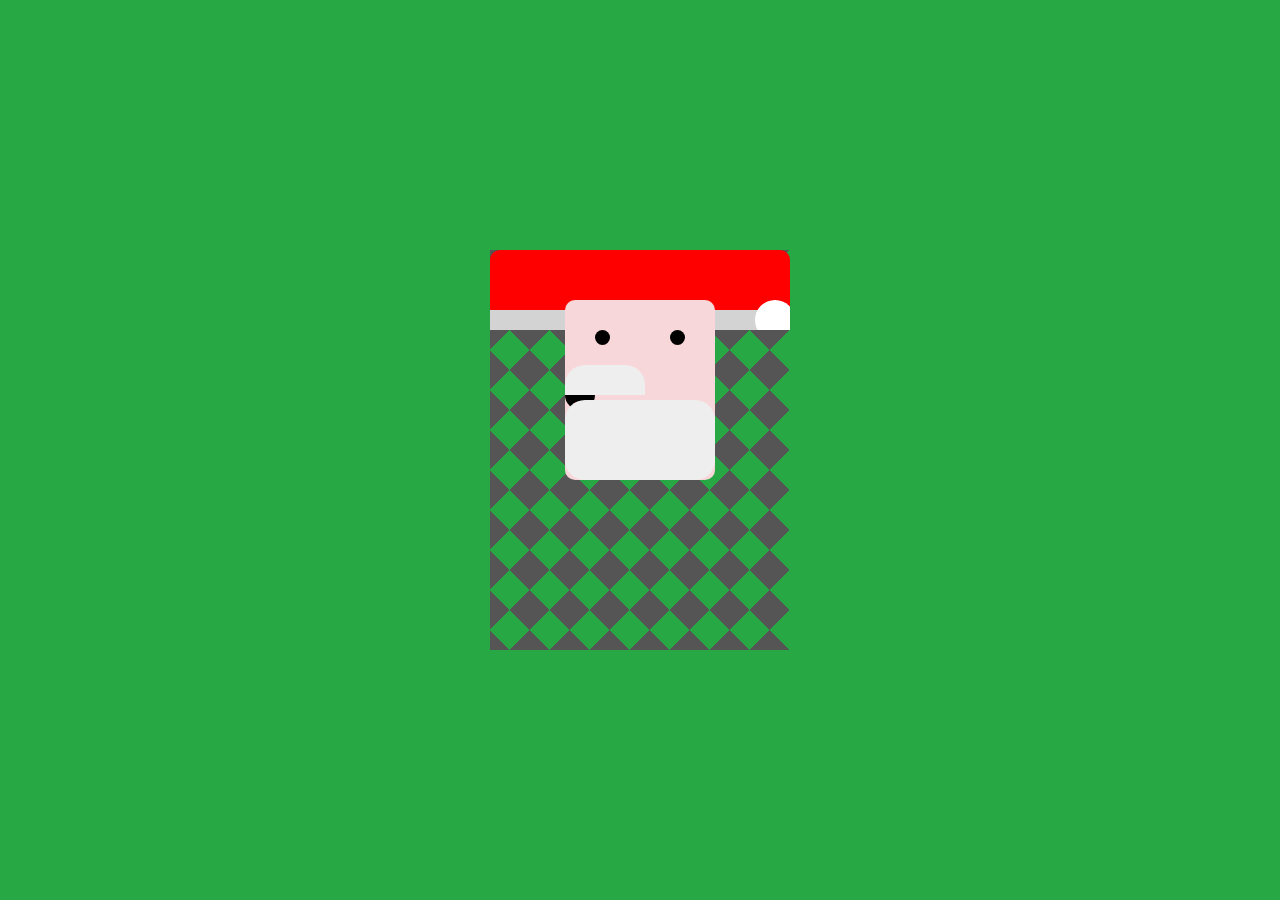
==== Day 10 - Christmas Flag in CSS/index.html @ fe9df593 "day 10" ====
<!DOCTYPE html>
<html lang="en">
<head>
    <meta charset="UTF-8">
    <meta name="viewport" content="width=device-width, initial-scale=1.0">
    <title>Santa Flag</title>
    <style>
        body {
            background-color: #28a745; /* Green background */
            display: flex;
            justify-content: center;
            align-items: center;
            min-height: 100vh;
            margin: 0;
        }

        .flag {
            width: 300px;
            height: 400px;
            background: linear-gradient(45deg, #555 25%, transparent 25%, transparent 75%, #555 75%),
                        linear-gradient(135deg, #555 25%, transparent 25%, transparent 75%, #555 75%);
            background-size: 40px 40px; /* Adjust for stripe size */
            display: flex;
            flex-direction: column;
            align-items: center;
            position: relative; /* For absolute positioning of face elements */
        }

        .face {
            background-color: #f8d7da; /* Skin color */
            width: 150px;
            height: 180px;
            border-radius: 10px;
            margin-top: 50px;
            position: relative;
            overflow: hidden; /* Hide beard overflow */
        }

        .eyes {
          display: flex;
          justify-content: space-around;
          margin-top: 30px;
        }

        .eye {
            width: 15px;
            height: 15px;
            background-color: black;
            border-radius: 50%;
        }

        .mustache {
            background-color: #eee;
            width: 80px;
            height: 30px;
            border-radius: 20px 20px 0 0;
            margin-top: 20px;
            position: relative;
            z-index: 1; /* Ensure it's above the mouth */
        }

        .mouth {
            background-color: black;
            width: 30px;
            height: 20px;
            border-radius: 0 0 15px 15px;
            margin-top: -5px;
            position: relative;
            overflow: hidden;
        }
        .mouth::after {
            content: "";
            position: absolute;
            bottom: 0;
            left: 50%;
            transform: translateX(-50%);
            width: 10px;
            height: 8px;
            background-color: red;
            border-radius: 0 0 5px 5px;
        }
        .beard {
            background-color: #eee;
            width: 100%;
            height: 80px;
            border-radius: 20px;
            position: absolute;
            bottom: 0;
            z-index: 0;
        }
        .hat {
            position: absolute;
            top: 0;
            width: 100%;
            height: 80px;
            background-color: red;
            border-radius: 10px 10px 0 0;
            overflow: hidden;
        }
        .hat::after{
            content: "";
            position: absolute;
            bottom: -10px;
            right: -5px;
            width: 40px;
            height: 40px;
            border-radius: 50%;
            background-color: white;

        }
        .hat-band{
            position: absolute;
            bottom: 0px;
            width: 100%;
            height: 20px;
            background-color: lightgray;
        }
    </style>
</head>
<body>
    <div class="flag">
        <div class="hat">
            <div class="hat-band"></div>
        </div>
        <div class="face">
            <div class="eyes">
                <div class="eye"></div>
                <div class="eye"></div>
            </div>
            <div class="mustache"></div>
            <div class="mouth"></div>
            <div class="beard"></div>
        </div>
    </div>
</body>
</html>
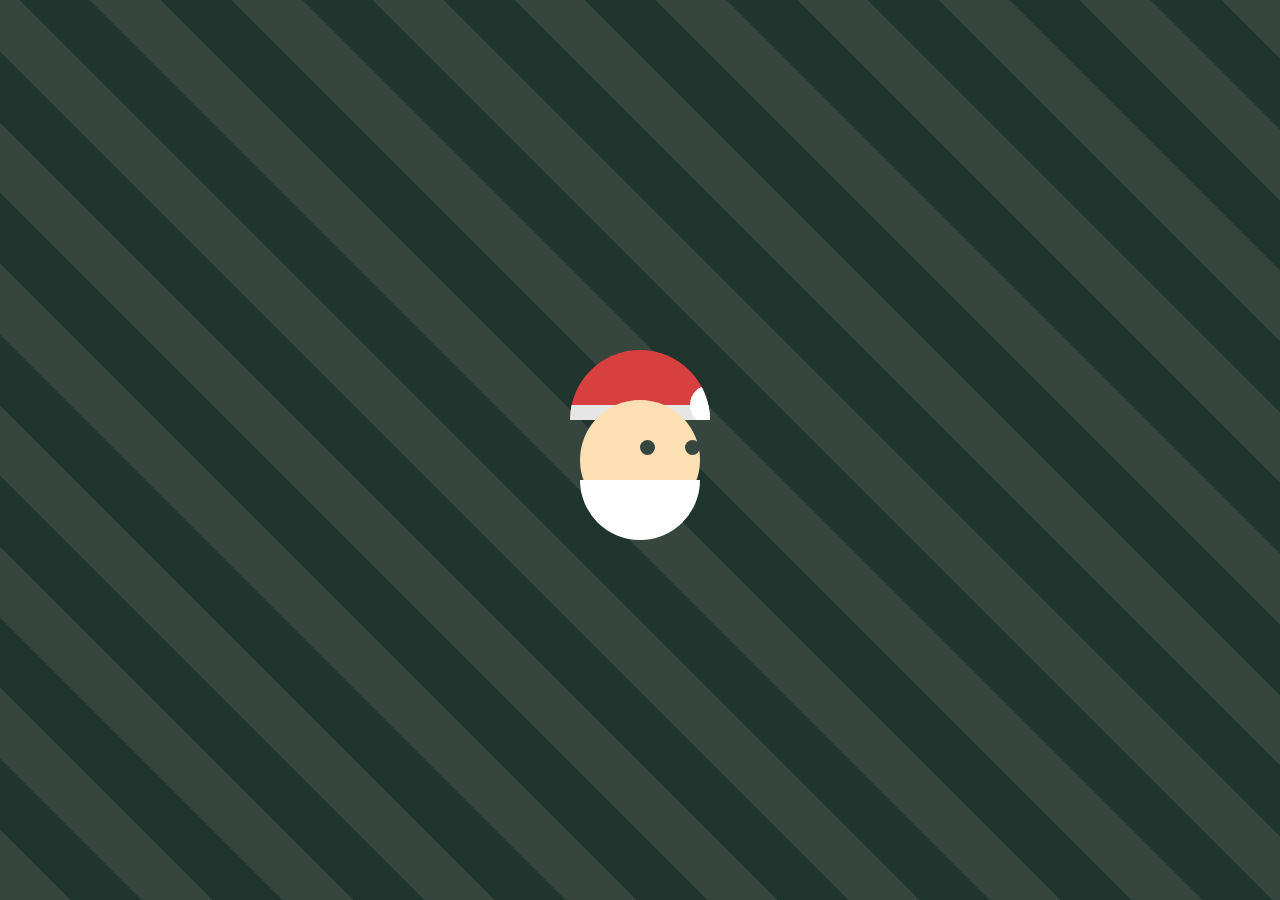
==== commit fb759036: "having hard time with the design" ====
--- a/Day 10 - Christmas Flag in CSS/index.html
+++ b/Day 10 - Christmas Flag in CSS/index.html
@@ -1,136 +1,150 @@
 <!DOCTYPE html>
 <html lang="en">
 <head>
-    <meta charset="UTF-8">
-    <meta name="viewport" content="width=device-width, initial-scale=1.0">
-    <title>Santa Flag</title>
-    <style>
-        body {
-            background-color: #28a745; /* Green background */
-            display: flex;
-            justify-content: center;
-            align-items: center;
-            min-height: 100vh;
-            margin: 0;
-        }
+  <meta charset="UTF-8">
+  <meta name="viewport" content="width=device-width, initial-scale=1.0">
+  <title>Santa Flag</title>
+  <style>
+    body {
+      margin: 0;
+      display: flex;
+      justify-content: center;
+      align-items: center;
+      height: 100vh;
+      background: repeating-linear-gradient(
+        45deg,
+        #37453f,
+        #37453f 50px,
+        #1e342c 50px,
+        #1e342c 100px
+      );
+    }
 
-        .flag {
-            width: 300px;
-            height: 400px;
-            background: linear-gradient(45deg, #555 25%, transparent 25%, transparent 75%, #555 75%),
-                        linear-gradient(135deg, #555 25%, transparent 25%, transparent 75%, #555 75%);
-            background-size: 40px 40px; /* Adjust for stripe size */
-            display: flex;
-            flex-direction: column;
-            align-items: center;
-            position: relative; /* For absolute positioning of face elements */
-        }
+    .santa {
+      position: relative;
+      width: 200px;
+      height: 200px;
+    }
 
-        .face {
-            background-color: #f8d7da; /* Skin color */
-            width: 150px;
-            height: 180px;
-            border-radius: 10px;
-            margin-top: 50px;
-            position: relative;
-            overflow: hidden; /* Hide beard overflow */
-        }
+    .face {
+      position: absolute;
+      top: 50px;
+      left: 50%;
+      transform: translateX(-50%);
+      width: 120px;
+      height: 120px;
+      background: #fce0b3;
+      border-radius: 50%;
+    }
 
-        .eyes {
-          display: flex;
-          justify-content: space-around;
-          margin-top: 30px;
-        }
+    .hat {
+      position: absolute;
+      top: 0;
+      left: 50%;
+      transform: translateX(-50%);
+      width: 140px;
+      height: 70px;
+      background: #d84040;
+      border-top-left-radius: 70px;
+      border-top-right-radius: 70px;
+      overflow: hidden;
+    }
 
-        .eye {
-            width: 15px;
-            height: 15px;
-            background-color: black;
-            border-radius: 50%;
-        }
+    .hat::before {
+      content: '';
+      position: absolute;
+      bottom: -15px;
+      left: 0;
+      width: 100%;
+      height: 30px;
+      background: #e6e6e6;
+    }
 
-        .mustache {
-            background-color: #eee;
-            width: 80px;
-            height: 30px;
-            border-radius: 20px 20px 0 0;
-            margin-top: 20px;
-            position: relative;
-            z-index: 1; /* Ensure it's above the mouth */
-        }
+    .hat::after {
+      content: '';
+      position: absolute;
+      top: 50%;
+      right: -20px;
+      width: 40px;
+      height: 40px;
+      background: #ffffff;
+      border-radius: 50%;
+    }
 
-        .mouth {
-            background-color: black;
-            width: 30px;
-            height: 20px;
-            border-radius: 0 0 15px 15px;
-            margin-top: -5px;
-            position: relative;
-            overflow: hidden;
-        }
-        .mouth::after {
-            content: "";
-            position: absolute;
-            bottom: 0;
-            left: 50%;
-            transform: translateX(-50%);
-            width: 10px;
-            height: 8px;
-            background-color: red;
-            border-radius: 0 0 5px 5px;
-        }
-        .beard {
-            background-color: #eee;
-            width: 100%;
-            height: 80px;
-            border-radius: 20px;
-            position: absolute;
-            bottom: 0;
-            z-index: 0;
-        }
-        .hat {
-            position: absolute;
-            top: 0;
-            width: 100%;
-            height: 80px;
-            background-color: red;
-            border-radius: 10px 10px 0 0;
-            overflow: hidden;
-        }
-        .hat::after{
-            content: "";
-            position: absolute;
-            bottom: -10px;
-            right: -5px;
-            width: 40px;
-            height: 40px;
-            border-radius: 50%;
-            background-color: white;
+    .eyes {
+      position: absolute;
+      top: 90px;
+      left: 50%;
+      display: flex;
+      justify-content: space-between;
+      width: 60px;
+    }
 
-        }
-        .hat-band{
-            position: absolute;
-            bottom: 0px;
-            width: 100%;
-            height: 20px;
-            background-color: lightgray;
-        }
-    </style>
+    .eyes div {
+      width: 15px;
+      height: 15px;
+      background: #37453f;
+      border-radius: 50%;
+    }
+
+    .beard {
+      position: absolute;
+      bottom: 10px;
+      left: 50%;
+      transform: translateX(-50%);
+      width: 120px;
+      height: 60px;
+      background: #ffffff;
+      border-radius: 0 0 60px 60px;
+    }
+
+    .mustache {
+      position: absolute;
+      top: 130px;
+      left: 50%;
+      transform: translateX(-50%);
+      width: 80px;
+      height: 30px;
+      background: #e6e6e6;
+      border-radius: 15px;
+    }
+
+    .mouth {
+      position: absolute;
+      top: 150px;
+      left: 50%;
+      transform: translateX(-50%);
+      width: 30px;
+      height: 20px;
+      background: #000000;
+      border-radius: 50%;
+      overflow: hidden;
+    }
+
+    .mouth::before {
+      content: '';
+      position: absolute;
+      bottom: 5px;
+      left: 50%;
+      transform: translateX(-50%);
+      width: 15px;
+      height: 10px;
+      background: #ff6b6b;
+      border-radius: 50%;
+    }
+  </style>
 </head>
 <body>
-    <div class="flag">
-        <div class="hat">
-            <div class="hat-band"></div>
-        </div>
-        <div class="face">
-            <div class="eyes">
-                <div class="eye"></div>
-                <div class="eye"></div>
-            </div>
-            <div class="mustache"></div>
-            <div class="mouth"></div>
-            <div class="beard"></div>
-        </div>
+  <div class="santa">
+    <div class="hat"></div>
+    <div class="face"></div>
+    <div class="eyes">
+      <div></div>
+      <div></div>
     </div>
+    <div class="mustache"></div>
+    <div class="mouth"></div>
+    <div class="beard"></div>
+  </div>
 </body>
-</html>+</html>
